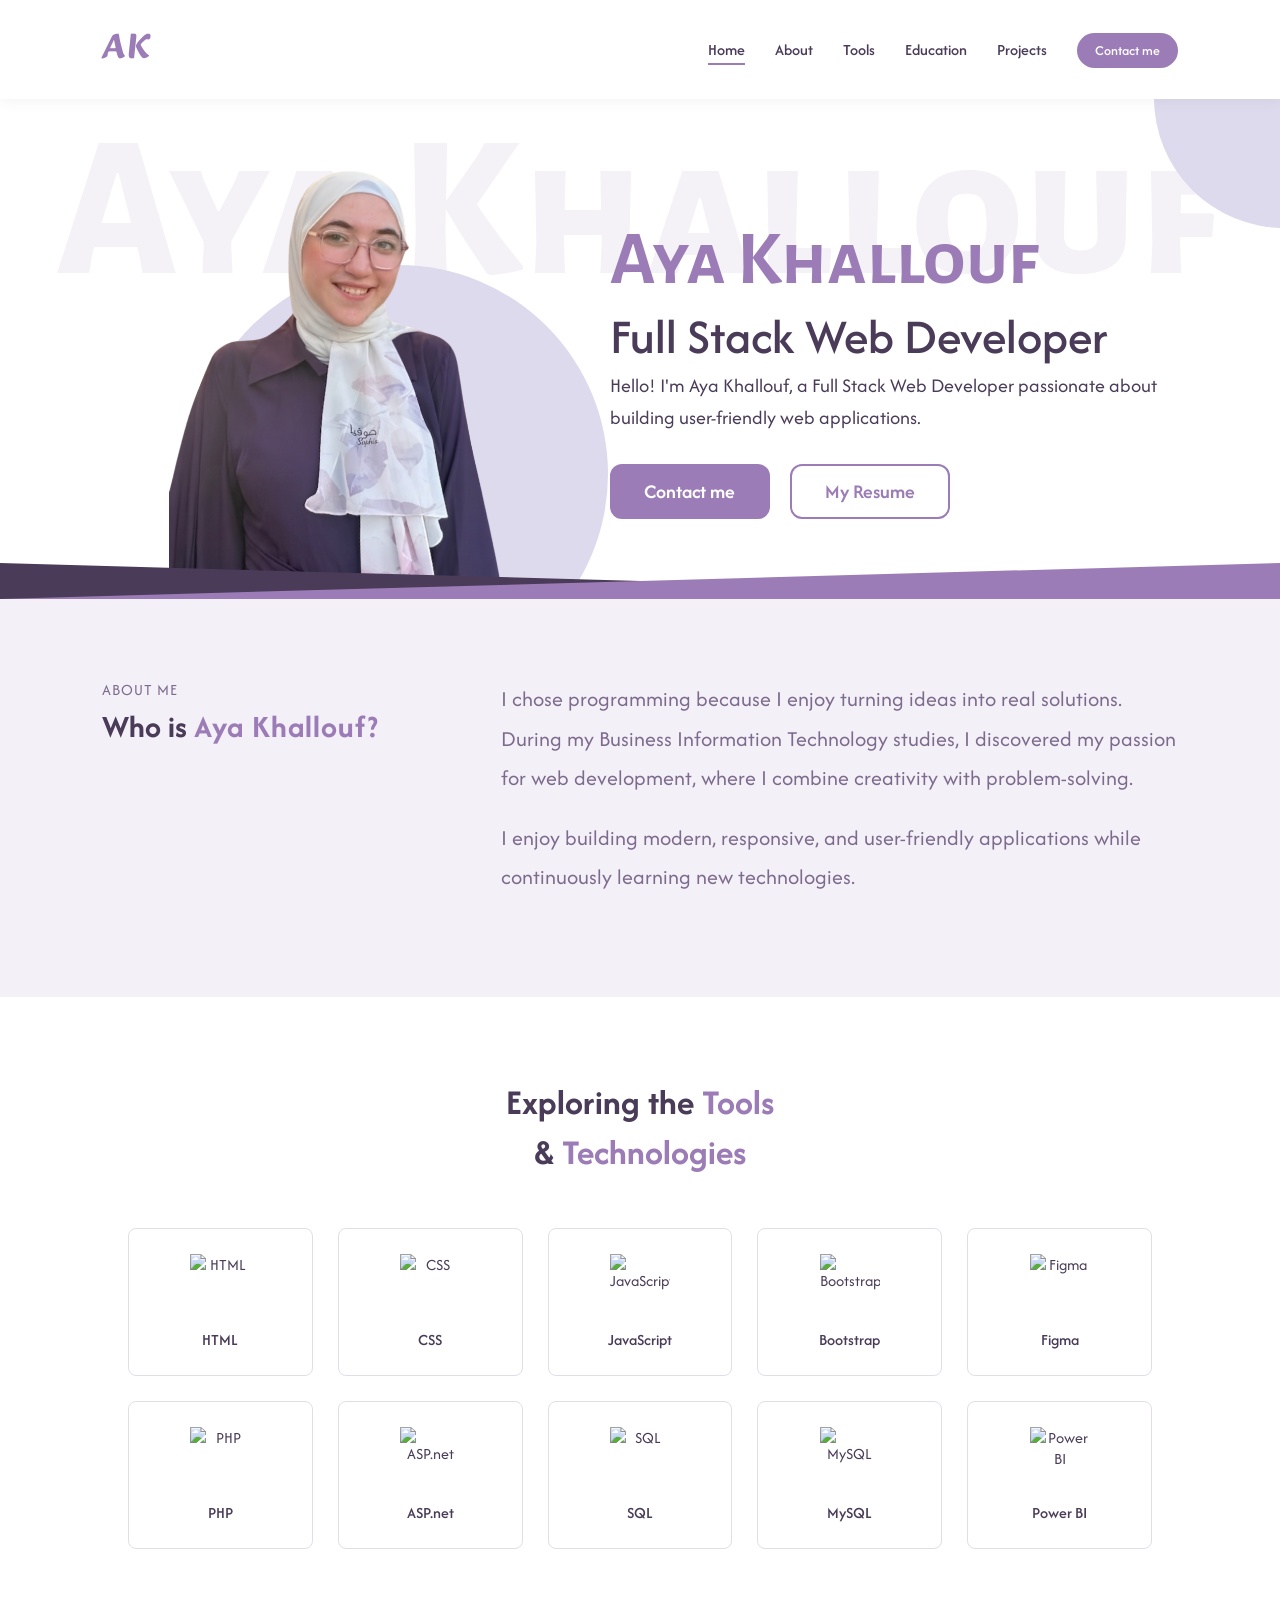
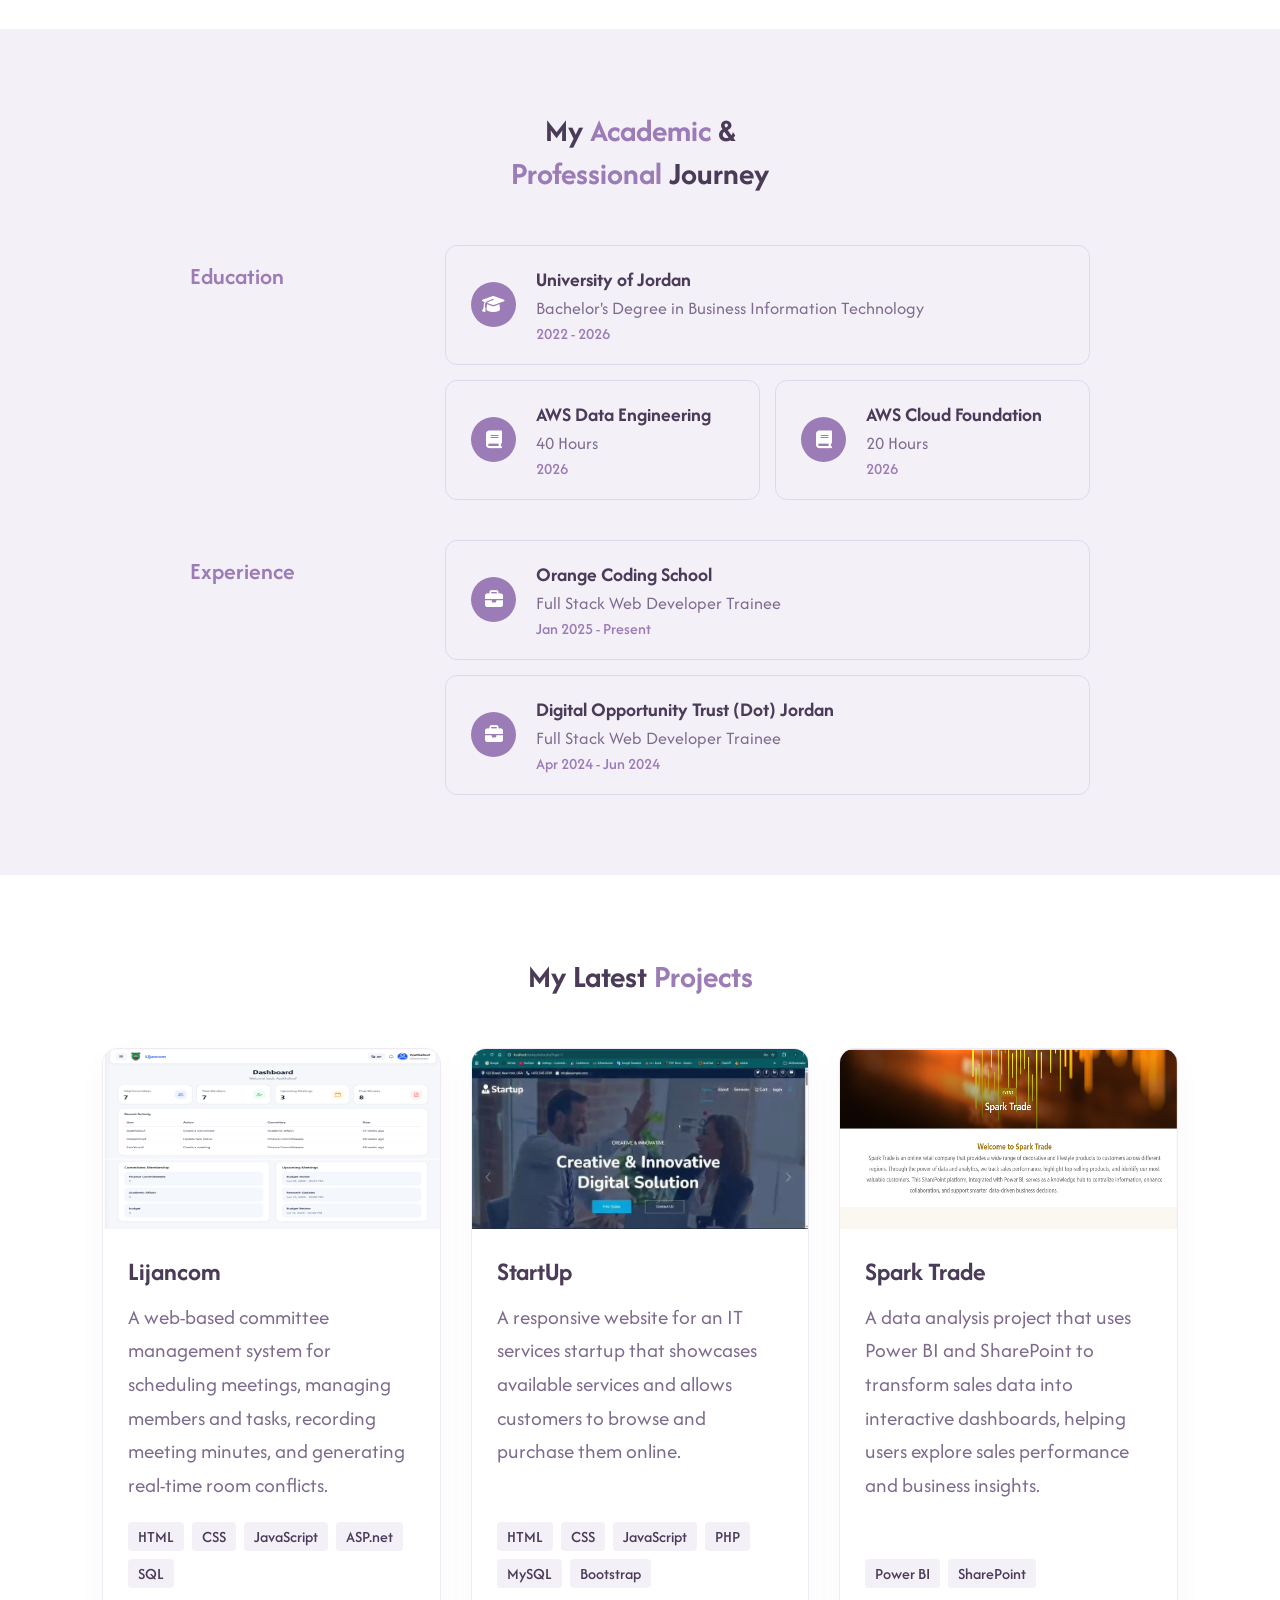
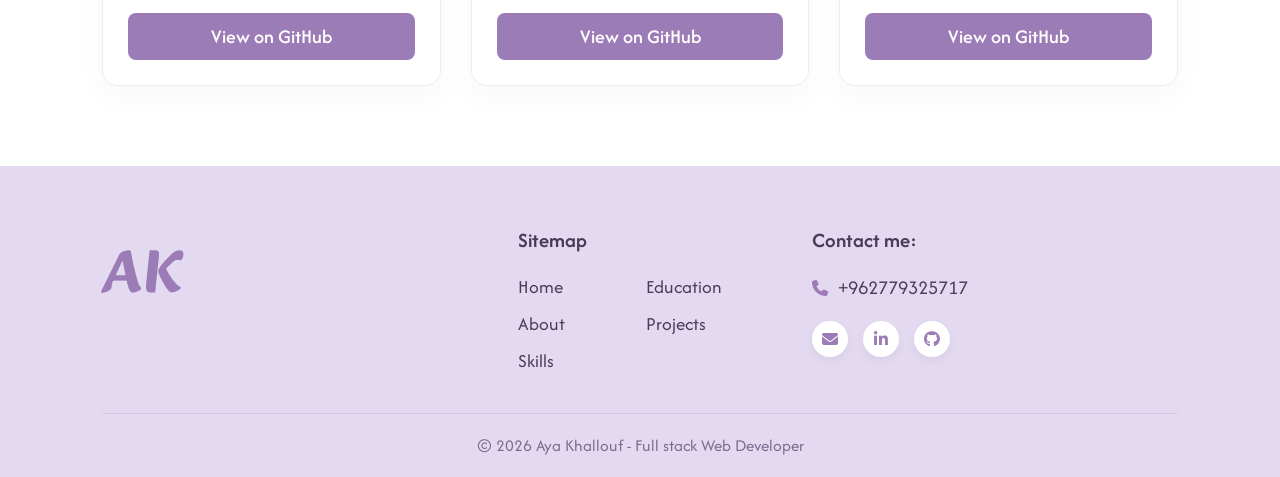
==== Portfolio.html @ 83b63040 "'portfolio'" ====
<!DOCTYPE html>
<html lang="en">
<head>
    <meta charset="UTF-8">
    <meta name="viewport" content="width=device-width, initial-scale=1.0">
    <title>Aya Khallouf - Portfolio</title>
    <link rel="stylesheet" href="Portfolio.css">
    <link rel="stylesheet" href="https://cdnjs.cloudflare.com/ajax/libs/font-awesome/6.4.0/css/all.min.css">
    <link rel="preconnect" href="https://fonts.googleapis.com">
    <link rel="preconnect" href="https://fonts.gstatic.com" crossorigin>
    <link href="https://fonts.googleapis.com/css2?family=Afacad+Flux:wght@100..1000&display=swap" rel="stylesheet">
    <link href="https://fonts.googleapis.com/css2?family=Alkatra:wght@400..700&display=swap" rel="stylesheet">
   <link rel="preconnect" href="https://fonts.googleapis.com">
<link rel="preconnect" href="https://fonts.gstatic.com" crossorigin>
<link href="https://fonts.googleapis.com/css2?family=Alegreya+Sans+SC:ital,wght@0,100;0,300;0,400;0,500;0,700;0,800;0,900;1,100;1,300;1,400;1,500;1,700;1,800;1,900&display=swap" rel="stylesheet">
    
</head>
<body>

    <header>
        <a href="#" class="logo">AK</a>
        <nav>
            <ul>
                <li><a href="#home" class="active navlink">Home</a></li>
                <li><a href="#about" class="navlink">About</a></li>
                <li><a href="#skills" class="navlink">Tools</a></li>
                <li><a href="#journey" class="navlink">Education</a></li>
                <li><a href="#projects" class="navlink">Projects</a></li>
                <li><a href="#contact" class="btn-contact-nav">Contact me</a></li>
            </ul>
        </nav>
    </header>

    <section class="hero-grid" id="home">
        <div class="hero-bg-text">Aya Khallouf</div>
        <div class="hero-image-side">
            <div class="blog-bg"></div>
            <img src="Images/Profile pic.png" alt="Aya Khallouf" class="profile-avatar">
        </div>

        <div class="hero-text-side">
            <h1 class="hero-title alegreya-sans-sc-thin">Aya Khallouf</h1>
            <h2 class="hero-subtitle">Full Stack Web Developer</h2>
        

            <div class="hero-desc">
                <p>Hello! I'm Aya Khallouf, a Full Stack Web Developer passionate about building user-friendly web applications.</p>
            </div>
        
            <div class="hero-buttons">
                <a href="#contact" class="btn-primary">Contact me</a>
                <a href="https://drive.google.com/file/d/1EE1RoftklkuOEk3X6Xz8O92k4MbgGC6L/view?usp=sharing" target="_blank" class="btn-secondary">My Resume</a>
            </div>
        </div>

        <div class="hero-curves-wrapper">
            <div class="curve-back"></div>  
            <div class="curve-front"></div> 
        </div>

        <div class="side-circle circle-left"></div>
        <div class="side-circle circle-right"></div>
        <!-- <div class="side-circle circle-left-outline"></div> -->
        <!-- <div class="side-circle circle-right-outline"></div> -->



    </section>

    <section class="about section-bg" id="about">
        <div class="about-title-block">
            <span>About me</span>
            <h2>Who is <span>Aya Khallouf?</span></h2>
        </div>
        <div class="about-content-block">
            <p>I chose programming because I enjoy turning ideas into real solutions. During my Business Information Technology studies, I discovered my passion for web development, where I combine creativity with problem-solving.</p>
            <p>I enjoy building modern, responsive, and user-friendly applications while continuously learning new technologies.</p>
        </div>
    </section>

    <section class="skills-section" id="skills">
        <h2 class="skills-main-title">Exploring the <span class="highlight-purple">Tools</span> <br> & <span class="highlight-purple">Technologies</span></h2>

        <div class="skills-grid">
            
            <div class="skill-card">
                <img src="https://cdn.jsdelivr.net/gh/devicons/devicon/icons/html5/html5-original.svg" alt="HTML" class="skill-icon">
                <p class="skill-name">HTML</p>
            </div>

            <div class="skill-card">
                <img src="https://cdn.jsdelivr.net/gh/devicons/devicon/icons/css3/css3-original.svg" alt="CSS" class="skill-icon">
                <p class="skill-name">CSS</p>
            </div>

            <div class="skill-card">
                <img src="https://cdn.jsdelivr.net/gh/devicons/devicon/icons/javascript/javascript-original.svg" alt="JavaScript" class="skill-icon">
                <p class="skill-name">JavaScript</p>
            </div>

            <div class="skill-card">
                <img src="https://cdn.jsdelivr.net/gh/devicons/devicon/icons/bootstrap/bootstrap-original.svg" alt="Bootstrap" class="skill-icon">
                <p class="skill-name">Bootstrap</p>
            </div>

            <div class="skill-card">
                <img src="https://cdn.jsdelivr.net/gh/devicons/devicon/icons/figma/figma-original.svg" alt="Figma" class="skill-icon">
                <p class="skill-name">Figma</p>
            </div>

            <div class="skill-card">
                <img src="https://cdn.jsdelivr.net/gh/devicons/devicon/icons/php/php-original.svg" alt="PHP" class="skill-icon">
                <p class="skill-name">PHP</p>
            </div>

            <div class="skill-card">
                <img src="https://cdn.jsdelivr.net/gh/devicons/devicon/icons/dot-net/dot-net-original.svg" alt="ASP.net" class="skill-icon">
                <p class="skill-name">ASP.net</p>
            </div>

            <div class="skill-card">
                <img src="https://cdn.jsdelivr.net/gh/devicons/devicon/icons/microsoftsqlserver/microsoftsqlserver-original-wordmark.svg" alt="SQL" class="skill-icon">
                <p class="skill-name">SQL</p>
            </div>

            <div class="skill-card">
                <img src="https://cdn.jsdelivr.net/gh/devicons/devicon/icons/mysql/mysql-original.svg" alt="MySQL" class="skill-icon">
                <p class="skill-name">MySQL</p>
            </div>

            <div class="skill-card">
                <img src="https://upload.wikimedia.org/wikipedia/commons/c/cf/New_Power_BI_Logo.svg" alt="Power BI" class="skill-icon">
                <p class="skill-name">Power BI</p>
            </div>

        </div>
    </section>

    <section class="journey section-bg" id="journey">
        <div class="section-header">
            <h2>My <span>Academic</span> &<br><span>Professional</span> Journey</h2>
        </div>

        <div class="journey-container">
            <div class="journey-row">
                <div class="journey-label">Education</div>
                <div class="journey-cards">
                    <div class="journey-item-card">
                        <div class="journey-icon"><i class="fa-solid fa-graduation-cap"></i></div>
                        <div class="journey-details">
                            <h4>University of Jordan</h4>
                            <p>Bachelor's Degree in Business Information Technology</p>
                            <span>2022 - 2026</span>
                        </div>
                    </div>
                    <div class="sub-cards-grid">
                        <div class="journey-item-card">
                            <div class="journey-icon"><i class="fa-solid fa-book"></i></div>
                            <div class="journey-details">
                                <h4>AWS Data Engineering</h4>
                                <p>40 Hours</p>
                                <span>2026</span>
                            </div>
                        </div>
                        <div class="journey-item-card">
                            <div class="journey-icon"><i class="fa-solid fa-book"></i></div>
                            <div class="journey-details">
                                <h4>AWS Cloud Foundation</h4>
                                <p>20 Hours</p>
                                <span>2026</span>
                            </div>
                        </div>
                    </div>
                </div>
            </div>

            <div class="journey-row">
                <div class="journey-label">Experience</div>
                <div class="journey-cards">
                    <div class="journey-item-card">
                        <div class="journey-icon"><i class="fa-solid fa-briefcase"></i></div>
                        <div class="journey-details">
                            <h4>Orange Coding School</h4>
                            <p>Full Stack Web Developer Trainee</p>
                            <span>Jan 2025 - Present</span>
                        </div>
                    </div>
                    <div class="journey-item-card">
                        <div class="journey-icon"><i class="fa-solid fa-briefcase"></i></div>
                        <div class="journey-details">
                            <h4>Digital Opportunity Trust (Dot) Jordan</h4>
                            <p>Full Stack Web Developer Trainee</p>
                            <span>Apr 2024 - Jun 2024</span>
                        </div>
                    </div>
                </div>
            </div>
        </div>
    </section>

    <section class="projects" id="projects">
        <div class="section-header">
            <h2>My Latest <span>Projects</span></h2>
        </div>
        <div class="projects-grid">
            <div class="project-card">
                <img class="project-img-placeholder" src="Images/Lijancom.png">
                    
                <div class="project-info">
                    <h3>Lijancom</h3>
                    <p>A web-based committee management system for scheduling meetings, managing members and tasks, recording meeting minutes, and generating real-time room conflicts.</p>
                    <div class="project-tags">
                        <span class="tag">HTML</span>
                        <span class="tag">CSS</span>
                        <span class="tag">JavaScript</span>
                        <span class="tag">ASP.net</span>
                        <span class="tag">SQL</span>
                    </div>
                    <a href="#" class="btn-project">View on GitHub</a>
                </div>
            </div>

            <!-- Project 2 -->
            <div class="project-card">
                <img class="project-img-placeholder" src="Images/Startup.jpg">

                <div class="project-info">
                    <h3>StartUp</h3>
                    <p>A responsive website for an IT services startup that showcases available services and allows customers to browse and purchase them online.</p>
                    <div class="project-tags">
                        <span class="tag">HTML</span>
                        <span class="tag">CSS</span>
                        <span class="tag">JavaScript</span>
                        <span class="tag">PHP</span>
                        <span class="tag">MySQL</span>
                        <span class="tag">Bootstrap</span>
                    </div>
                    <a href="#" class="btn-project">View on GitHub</a>
                </div>
            </div>

            <!-- Project 3 -->
            <div class="project-card">
                <img class="project-img-placeholder" src="Images/SparkTrade.png">
                <div class="project-info">
                    <h3>Spark Trade</h3>
                    <p>A data analysis project that uses Power BI and SharePoint to transform sales data into interactive dashboards, helping users explore sales performance and business insights.</p>
                    <div class="project-tags">
                        <span class="tag">Power BI</span>
                        <span class="tag">SharePoint</span>
                    </div>
                    <a href="#" class="btn-project">View on GitHub</a>
                </div>
            </div>
        </div>
    </section>

    <!-- Footer -->
    <footer id="contact">
        <div class="footer-top">
            <div class="footer-logo-block">
                <a href="#" class="logo">AK</a>
            </div>
            <div class="footer-links-block">
                <h4>Sitemap</h4>
                <div class="footer-links-grid">
                    <a href="#home">Home</a>
                    <a href="#journey">Education</a>
                    <a href="#about">About</a>
                    <a href="#projects">Projects</a>
                    <a href="#skills">Skills</a>
                </div>
            </div>
            <div class="footer-contact-block">
                <h4>Contact me:</h4>
                <div class="footer-contact-info">
                    <div class="contact-item">
                        <i class="fa-solid fa-phone"></i>
                        <span>+962779325717</span>
                    </div>
                    <div class="footer-socials">
                        <a href="mailto:ayakhallof@gmail.com" class="social-icon" target="_blank"><i class="fa-solid fa-envelope"></i></a>
                        <a href="https://www.linkedin.com/in/aya-khallouf-753ba1329?utm_source=share_via&utm_content=profile&utm_medium=member_android" target="_blank" class="social-icon"><i class="fa-brands fa-linkedin-in"></i></a>
                        <a href="https://github.com/ayaakh2" target="_blank" class="social-icon"><i class="fa-brands fa-github"></i></a>
                    </div>
                </div>
            </div>
        </div>
        <div class="footer-bottom">
            <p>&copy; 2026 Aya Khallouf - Full stack Web Developer</p>
        </div>
    </footer>

    
</body>
</html>
---- Portfolio.css ----
:root {
            --primary: #9c7cb6;
            --primary-dark: #82629d;
            --primary-light: #f4f0f8;
            --light:#DDDAED;
            --text-dark: #4a3b58;
            --text-muted: #7d6b8d;
            --bg-white: #ffffff;
            --transition: all 0.3s ease;
        }

        * {
            margin: 0;
            padding: 0;
            box-sizing: border-box;
            font-family:'Afacad Flux';
            scroll-behavior: smooth;
        }

        body {
            background-color: var(--bg-white);
            color: var(--text-dark);
            overflow-x: hidden;
        }

        /* Animations */
        @keyframes fadeInDown {
            from { opacity: 0; transform: translateY(-20px); }
            to { opacity: 1; transform: translateY(0); }
        }

        @keyframes fadeInUp {
            from { opacity: 0; transform: translateY(30px); }
            to { opacity: 1; transform: translateY(0); }
        }

        @keyframes fadeInLeft {
            from { opacity: 0; transform: translateX(-30px); }
            to { opacity: 1; transform: translateX(0); }
        }

        @keyframes fadeInRight {
            from { opacity: 0; transform: translateX(30px); }
            to { opacity: 1; transform: translateX(0); }
        }

        @keyframes pulse {
            0% { transform: scale(1); }
            50% { transform: scale(1.03); }
            100% { transform: scale(1); }
        }

        header {
            display: flex;
            justify-content: space-between;
            align-items: center;
            padding: 20px 8%;
            background-color: var(--bg-white);
            position: sticky;
            top: 0;
            z-index: 100;
            box-shadow: 0 2px 15px rgba(0,0,0,0.05);
            animation: fadeInDown 0.8s ease forwards;
        }

        .logo {
            font-size: 35px;
            font-weight: bold;
            color: var(--primary);
            text-decoration: none;
            letter-spacing: 1px;
            /* font-family: 'Abril Fatface'; */
            font-family: 'Alkatra';

        }

        nav ul {
            display: flex;
            list-style: none;
            align-items: center;
            gap: 30px;
        }

        nav ul li a{
            text-decoration: none;
            color: var(--text-dark);
            font-weight: 500;
            transition: var(--transition);
            position: relative;
        }

        .navlink::after {
            content: '';
            position: absolute;
            width: 0;
            height: 2px;
            bottom: -5px;
            left: 0;
            background-color: var(--primary);
            transition: var(--transition);
        }

        .navlink:hover::after, nav ul li a.active::after {
            width: 100%;
        }

        .navlink:hover {
            color: var(--primary);
        }

        .btn-contact-nav {
            background-color: var(--primary);
            color: white !important;
            padding: 8px 18px;
            border-radius: 20px;
            font-size: 14px;
        }

        .btn-contact-nav:hover {
            background-color: var(--primary-dark);
            transform: translateY(-2px);
            /* box-shadow: 0 4px 10px rgba(156, 124, 182, 0.3); */
        }

        /* Hero Section */
        .hero-grid {
            display: grid;
            grid-template-columns: 1fr 1.3fr; 
            align-items: flex-end;
            justify-content: center;
            padding: 60px 8% 0px 8%;
            position: relative; 
            overflow: hidden;
        }
        .hero-image-side {
            position: relative;
            height: 440px;
            display: flex;
            justify-content: center;
            align-items: flex-end;
            z-index: 2;
        }
        .side-circle {
            position: absolute;
            background-color: var(--light);
            border-radius: 50%;
            z-index: 0;
            pointer-events: none;
        }

        .circle-left {
            width: 418px;
            height: 418px;
            top: 75%;
            left: 190px;
            transform: translateY(-50%);
        }
        .circle-left-outline{
            top: -180px;
            left: -120px; 
            border: 3px solid var(--primary);
            background-color: transparent;
        }

        .circle-right {
            width: 260px;
            height: 260px;
            top: -131px;
            right: -134px;
        }
        .circle-right-outline{
            top: 43%;
            right: -210px;
            transform: translateY(-50%);
            border: 3px solid var(--primary);
            background-color: transparent;
        }

        @media (max-width: 992px) {
    .hero-grid {
        grid-template-columns: 1fr;
        text-align: center;
        padding-top: 40px;
    }
    .hero-text-side {
        align-items: center;
        padding-left: 0;
        padding-bottom: 60px;
    }
    .hero-buttons-row {
        justify-content: center;
    }
    .hero-title { font-size: 52px; }
    .hero-subtitle { font-size: 28px; }
}

        .hero-curves-wrapper {
            position: absolute;
            bottom: 0px;
            left: 0;
            width: 100%;
            height: 40px;
            z-index: 3; 
            box-shadow: 0 15px 10px rgba(0,0,0,0.1);

        }

        .curve-back {
            position: absolute;
            bottom: 0;
            left: 0;
            width: 100%;
            height: 100%;
            background-color: var(--text-dark); 
            clip-path: polygon(0 10%, 100% 100%, 100% 100%, 0 100%);
            z-index: 1;

        }

        .curve-front {
            position: absolute;
            bottom: 0;
            left: 0;
            width: 100%;
            height: 100%; 
            background-color: var(--primary); 
            clip-path: polygon(100% 10%, 100% 100%, 100% 100%, 0 100%);
            z-index: 2; 
        }

        .hero-header {
            grid-column: 1 / span 3;
            text-align: center;
            /* margin-bottom: 20px; */
        }

        .hero-title {
            font-size: 76px;
            color: var(--primary);
            font-family: 'Alegreya Sans SC';
            margin-bottom: 0 0 5px 0;
            line-height: 1.1;
            
        }
        .hero-bg-text {
            position: absolute;
            top: -6px;            
            left: 50%;
            transform: translateX(-50%); 
            
            font-size: 200px;    
            font-weight: 800;    
            font-family: 'Alegreya Sans SC'; 
            color: var(--primary); 
            
            opacity: 0.1;      
            white-space: nowrap; 
            letter-spacing: 2px; 
            
            pointer-events: none; 
            z-index: 0;         
        }

        .hero-subtitle {
            font-size: 50px;
            color:var(--text-dark);
            /* margin-left: 500px;  */
            /* margin-top: -20px; */
            font-weight: 500;
        }
        .hero-desc {
            color: var(--text-dark);
            font-size: 20px;
            line-height: 1.6;
            max-width: 580px;
            margin-bottom: 30px;
        }
        .hero-buttons {
            display: flex;
            gap: 20px;
        }

        .hero-left-text {
            grid-column: 1;
            color: var(--text-dark);
            font-size: 28px;
            line-height: 1.6;
            padding-right: 20px;
            justify-content: start;
            align-self: flex-start;
            padding-top: 50px;
        }
        .text2{
            grid-column: 1;
            color: var(--text-dark);
            font-size: 23px;
            line-height: 1.6;
            padding-right: 20px;
            justify-content: start;
            align-self: flex-start;
            padding-top: 50px;
        }
        .hero-left-text i {
            color: var(--primary);
            font-size: 36px;
            display: block;
            margin-bottom: 10px;
            z-index: 2;
        }

        .hero-center-image {
            grid-column: 2;
            display: flex;
            justify-content: center;
            /* align-items: flex-end; */
            position: relative;
            height: 420px;
            z-index: 2;
            
            /* margin-bottom: 30px;  */
        }

        .blob-bg {
            position:absolute;
            width: 470px;
            height: 470px;

            background-color: var(--light);
            border-radius: 50%;

            bottom: -90px; 
            left: 45%;
            transform: translateX(-50%); 
            z-index: 1;
            /* box-shadow: 0 15px 40px rgba(0,0,0,.15); */
        
        }

        .profile-avatar {
            width: auto;
            height: 100%;
            position: relative;
            z-index: 2;
            /* bottom: -10px; */
            
        }
        .hero-text-side {
            display: flex;
            flex-direction: column;
            justify-content: center;
            align-items: flex-start;
            padding-bottom: 80px; 
            padding-left: 40px;
            z-index: 2;
        }

        .hero-right-buttons {
            grid-column: 3;
            display: flex;
            flex-direction: column;
            gap: 15px;
            padding-left: 160px;
            align-items: flex-start; 
            padding-top: 90px;
        }
        

        .btn-primary, .btn-secondary {
            width: 160px;
            padding: 12px;
            border-radius: 12px;
            text-align: center;
            text-decoration: none;
            font-weight: 600;
            transition: all 0.3s ease;
            font-size: 1.25rem;
        }

        .btn-primary {
            background-color: var(--primary);
            color: white;
            border: 2px solid var(--primary);
        }

        .btn-secondary {
            background-color: transparent;
            color: #9c7cb6;
            border: 2px solid var(--primary);
        }

        /* تأثيرات الـ Hover */
        .btn-primary:hover {
            background-color: var(--primary-dark);
            transform: translateY(-3px);
        }
        .btn-secondary:hover {
            background-color: var(--primary-light);
            transform: translateY(-3px);
        }

        @media (max-width: 992px) {
            .hero-grid {
                grid-template-columns: 1fr; 
                text-align: center;
            }
            .hero-header, .hero-left-text, .hero-center-image, .hero-right-buttons {
                grid-column: 1; 
            }
            .hero-subtitle {
                margin-left: 0;
            }
            .hero-right-buttons {
                align-items: center;
                margin-top: 20px;
            }
        }
        section {
            padding: 80px 8%;
        }

        .section-bg {
            background-color: var(--primary-light);
            z-index: 3;

        }

        /* About Section */
        .about {
            display: flex;
            gap: 60px;
            align-items: flex-start;
        }

        .about-title-block {
            flex: 1;
        }

        .about-title-block span {
            color: var(--text-muted);
            font-size: 16px;
            text-transform: uppercase;
            letter-spacing: 1px;
            display: block;
            margin-bottom: 5px;
        }

        .about-title-block h2 {
            font-size: 32px;
            color: var(--text-dark);
        }

        .about-title-block h2 span {
            display: inline;
            color: var(--primary);
            font-size: 32px;
            text-transform: none;
            font-weight: 700;
        }

        .about-content-block {
            flex: 2;
        }

        .about-content-block p {
            color: var(--text-muted);
            font-size: 22px;
            line-height: 1.8;
            margin-bottom: 20px;
        }

        /* Skills Section */
        .section-header {
            text-align: center;
            margin-bottom: 50px;
        }

        .section-header h2 {
            font-size: 32px;
            color: var(--text-dark);
        }

        .section-header h2 span {
            color: var(--primary);
        }

        .skills-section {
            background-color: #ffffff; 
            padding: 80px 10%;
            text-align: center;
        }

        .skills-main-title {
            font-size: 36px;
            color: var(--text-dark);
            /* font-family: 'Segoe UI', sans-serif; */
            line-height: 1.4;
            margin-bottom: 50px;
            font-weight: 700;
        }

        .highlight-purple {
            color: var(--primary); 
        }

        .skills-grid {
            display: grid;
            grid-template-columns: repeat(5, 1fr); 
            gap: 25px; 
            max-width: 1100px;
            margin: 0 auto; 
        }

        .skill-card {
            background-color: #ffffff;
            border: 1px solid #e2dee8; 
            border-radius: 8px; 
            padding: 25px 15px;
            display: flex;
            flex-direction: column;
            align-items: center;
            justify-content: center;
            gap: 15px;
            transition: all 0.3s ease;
        }

        .skill-icon {
            width: 60px; 
            height: 60px;
            object-fit: contain;
        }

        .skill-name {
            font-size: 16px;
            color: var(--text-dark);
            font-weight: 500;
            margin: 0;
            /* font-family: 'Segoe UI', sans-serif; */
        }

        /* تأثير تفاعلي لطيف جداً عند تمرير الماوس فوق الكرت */
        .skill-card:hover {
            transform: translateY(-5px); 
            box-shadow: 0 10px 20px rgba(156, 124, 182, 0.15); 
            border-color: var(--primary); 
            /* border: 2px solid var(--primary); */
        }

        @media (max-width: 992px) {
            .skills-grid {
                grid-template-columns: repeat(3, 1fr); 
            }
        }

        @media (max-width: 576px) {
            .skills-grid {
                grid-template-columns: repeat(2, 1fr); 
                gap: 15px;
            }
            .skills-main-title {
                font-size: 28px;
            }
        }

        /* Journey Section */
        .journey-container {
            display: flex;
            flex-direction: column;
            gap: 40px;
            max-width: 900px;
            margin: 0 auto;
        }

        .journey-row {
            display: flex;
            gap: 40px;
        }

        .journey-label {
            flex: 1;
            font-size: 24px;
            color: var(--primary);
            font-weight: 600;
            padding-top: 15px;
        }

        .journey-cards {
            flex: 3;
            display: flex;
            flex-direction: column;
            gap: 15px;
        }

        .journey-item-card {
            background-color: var(--primary-light);
            padding: 20px 25px;
            border-radius: 12px;
            border: 1px solid var(--light);
            display: flex;
            align-items: center;
            gap: 20px;
            transition: var(--transition);
        }

        .journey-item-card:hover {
            transform: scale(1.02);
            background-color: #eee7f5;
            box-shadow: 0 5px 15px rgba(0,0,0,0.02);
        }

        .journey-icon {
            width: 45px;
            height: 45px;
            border-radius: 50%;
            background-color: var(--primary);
            color: white;
            display: flex;
            justify-content: center;
            align-items: center;
            font-size: 18px;
        }

        .journey-details h4 {
            font-size: 20px;
            color: var(--text-dark);
            margin-bottom: 3px;
        }

        .journey-details p {
            font-size: 18px;
            color: var(--text-muted);
            margin-bottom: 3px;
        }

        .journey-details span {
            font-size: 16px;
            color: var(--primary);
            font-weight: 500;
        }

        .sub-cards-grid {
            display: grid;
            grid-template-columns: 1fr 1fr;
            gap: 15px;
        }

        /* Projects Section */
        .projects-grid {
            display: grid;
            grid-template-columns: repeat(3, 1fr);
            gap: 30px;
        }

        .project-card {
            background-color: var(--bg-white);
            border-radius: 15px;
            overflow: hidden;
            box-shadow: 0 10px 30px rgba(0,0,0,0.03);
            transition: var(--transition);
            display: flex;
            flex-direction: column;
            border: 1px solid #f0eaf5;
        }

        .project-card:hover {
            transform: translateY(-10px);
            box-shadow: 0 20px 40px rgba(156, 124, 182, 0.2);
        }

        .project-img-placeholder {
            width: 100%;
            height: 180px;
            background: linear-gradient(135deg, #eae3f0, #d6c7e1);
            display: flex;
            justify-content: center;
            align-items: center;
            color: var(--text-dark);
            font-weight: 600;
            font-size: 16px;
            position: relative;
            overflow: hidden;
        }

        .project-img-placeholder::after {
            content: '';
            position: absolute;
            top: 0;
            left: -100%;
            width: 100%;
            height: 100%;
            background: linear-gradient(90deg, transparent, rgba(255,255,255,0.3), transparent);
            transition: 0.5s;
        }

        .project-card:hover .project-img-placeholder::after {
            left: 100%;
        }

        .project-info {
            padding: 25px;
            display: flex;
            flex-direction: column;
            flex-grow: 1;
        }

        .project-info h3 {
            font-size: 26px;
            color: var(--text-dark);
            margin-bottom: 12px;
        }

        .project-info p {
            font-size: 21px;
            color: var(--text-muted);
            line-height: 1.6;
            margin-bottom: 20px;
            flex-grow: 1;
        }

        .project-tags {
            display: flex;
            flex-wrap: wrap;
            gap: 8px;
            margin-bottom: 25px;
        }

        .tag {
            background-color: var(--primary-light);
            color: var(--text-dark);
            font-size: 16px;
            padding: 4px 10px;
            border-radius: 4px;
            font-weight: 500;
        }

        .btn-project {
            background-color: var(--primary);
            color: white;
            text-align: center;
            text-decoration: none;
            padding: 10px;
            border-radius: 8px;
            font-size: 20px;
            font-weight: 500;
            transition: var(--transition);
        }

        .btn-project:hover {
            background-color: var(--primary-dark);
            box-shadow: 0 4px 12px rgba(156, 124, 182, 0.3);
        }

        /* Footer */
        footer {
            background-color: #e3daf2;
            padding: 60px 8% 20px 8%;
        }

        .footer-top {
            display: grid;
            grid-template-columns: 1.5fr 1fr 1.5fr;
            gap: 50px;
            padding-bottom: 40px;
            border-bottom: 1px solid rgba(156, 124, 182, 0.2);
            margin-bottom: 20px;
        }

        .footer-logo-block .logo {
            font-size: 60px;
            display: block;
            margin-bottom: 10px;
        }

        .footer-links-block h4, .footer-contact-block h4 {
            font-size: 21px;
            color: var(--text-dark);
            margin-bottom: 20px;
            font-weight: 600;
        }

        .footer-links-grid {
            display: grid;
            grid-template-columns: 1fr 1fr;
            gap: 12px;
        }

        .footer-links-grid a {
            text-decoration: none;
            color: var(--text-dark);
            font-size: 19px;
            transition: var(--transition);
        }

        .footer-links-grid a:hover {
            color: var(--primary);
            padding-left: 5px;
        }

        .footer-contact-info {
            display: flex;
            flex-direction: column;
            gap: 15px;
        }

        .contact-item {
            display: flex;
            align-items: center;
            gap: 10px;
            font-size: 20px;
            color: var(--text-dark);
        }

        .contact-item i {
            color: var(--primary);
            font-size: 16px;
        }

        .footer-socials {
            display: flex;
            gap: 15px;
            margin-top: 5px;
        }

        .social-icon {
            width: 36px;
            height: 36px;
            border-radius: 50%;
            background-color: var(--bg-white);
            color: var(--primary);
            display: flex;
            justify-content: center;
            align-items: center;
            text-decoration: none;
            transition: var(--transition);
            box-shadow: 0 4px 10px rgba(0,0,0,0.05);
        }

        .social-icon:hover {
            background-color: var(--primary);
            color: white;
            transform: translateY(-3px);
        }

        .footer-bottom {
            text-align: center;
            font-size: 17px;
            color: var(--text-muted);
        }

        /* Media Queries for Responsiveness */
        @media (max-width: 992px) {
            .skills-grid, .projects-grid {
                grid-template-columns: repeat(2, 1fr);
            }
            .footer-top {
                grid-template-columns: 1fr;
                gap: 30px;
            }
            .hero {
                flex-direction: column-reverse;
                text-align: center;
                padding-top: 30px;
            }
            .hero-quote {
                border-left: none;
                border-top: 2px solid var(--primary);
                padding-left: 0;
                padding-top: 15px;
            }
            .hero-buttons {
                justify-content: center;
            }
            .about {
                flex-direction: column;
                gap: 30px;
            }
        }

        @media (max-width: 768px) {
            header {
                padding: 15px 5%;
                flex-direction: column;
                gap: 15px;
            }
            nav ul {
                gap: 15px;
                flex-wrap: wrap;
                justify-content: center;
            }
            .skills-grid, .projects-grid {
                grid-template-columns: 1fr;
            }
            .journey-row {
                flex-direction: column;
                gap: 15px;
            }
            .sub-cards-grid {
                grid-template-columns: 1fr;
            }
            .hero-title {
                font-size: 40px;
            }
            .blob-wrapper {
                width: 280px;
                height: 280px;
            }
        }
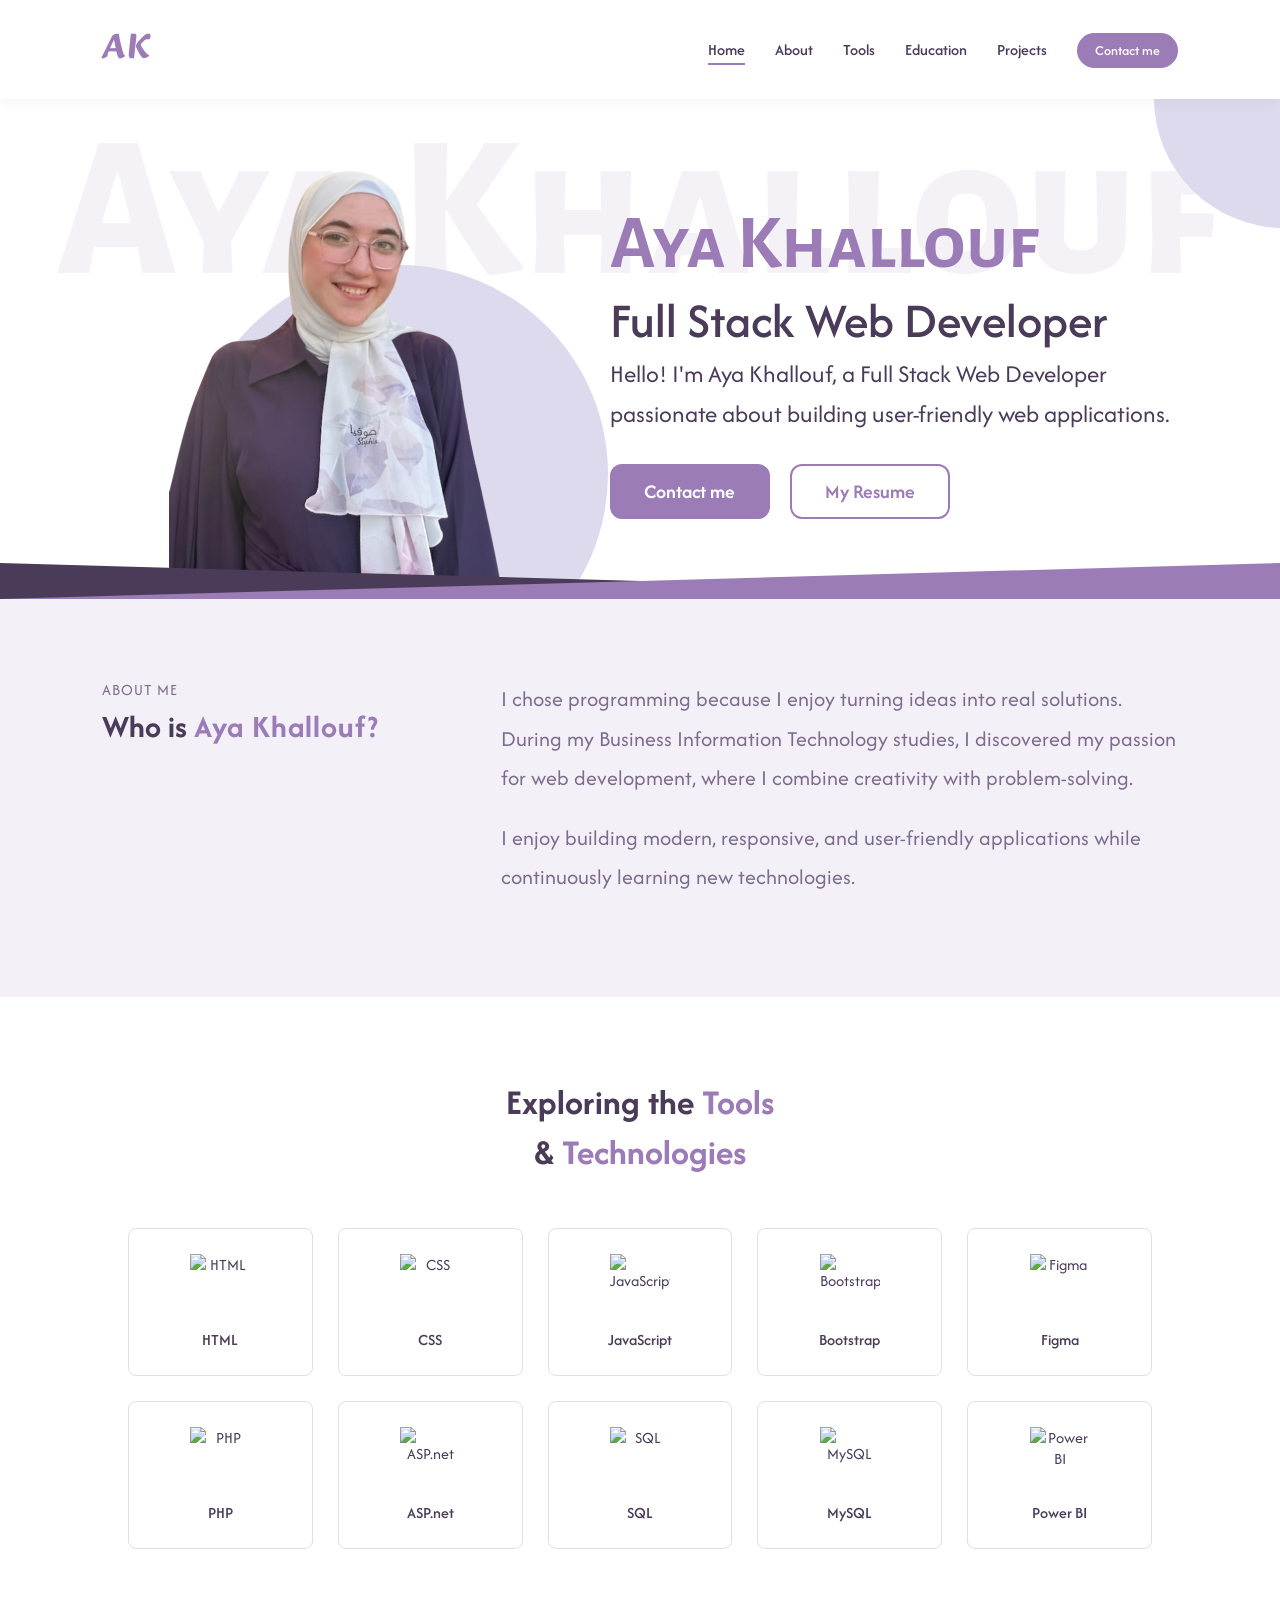
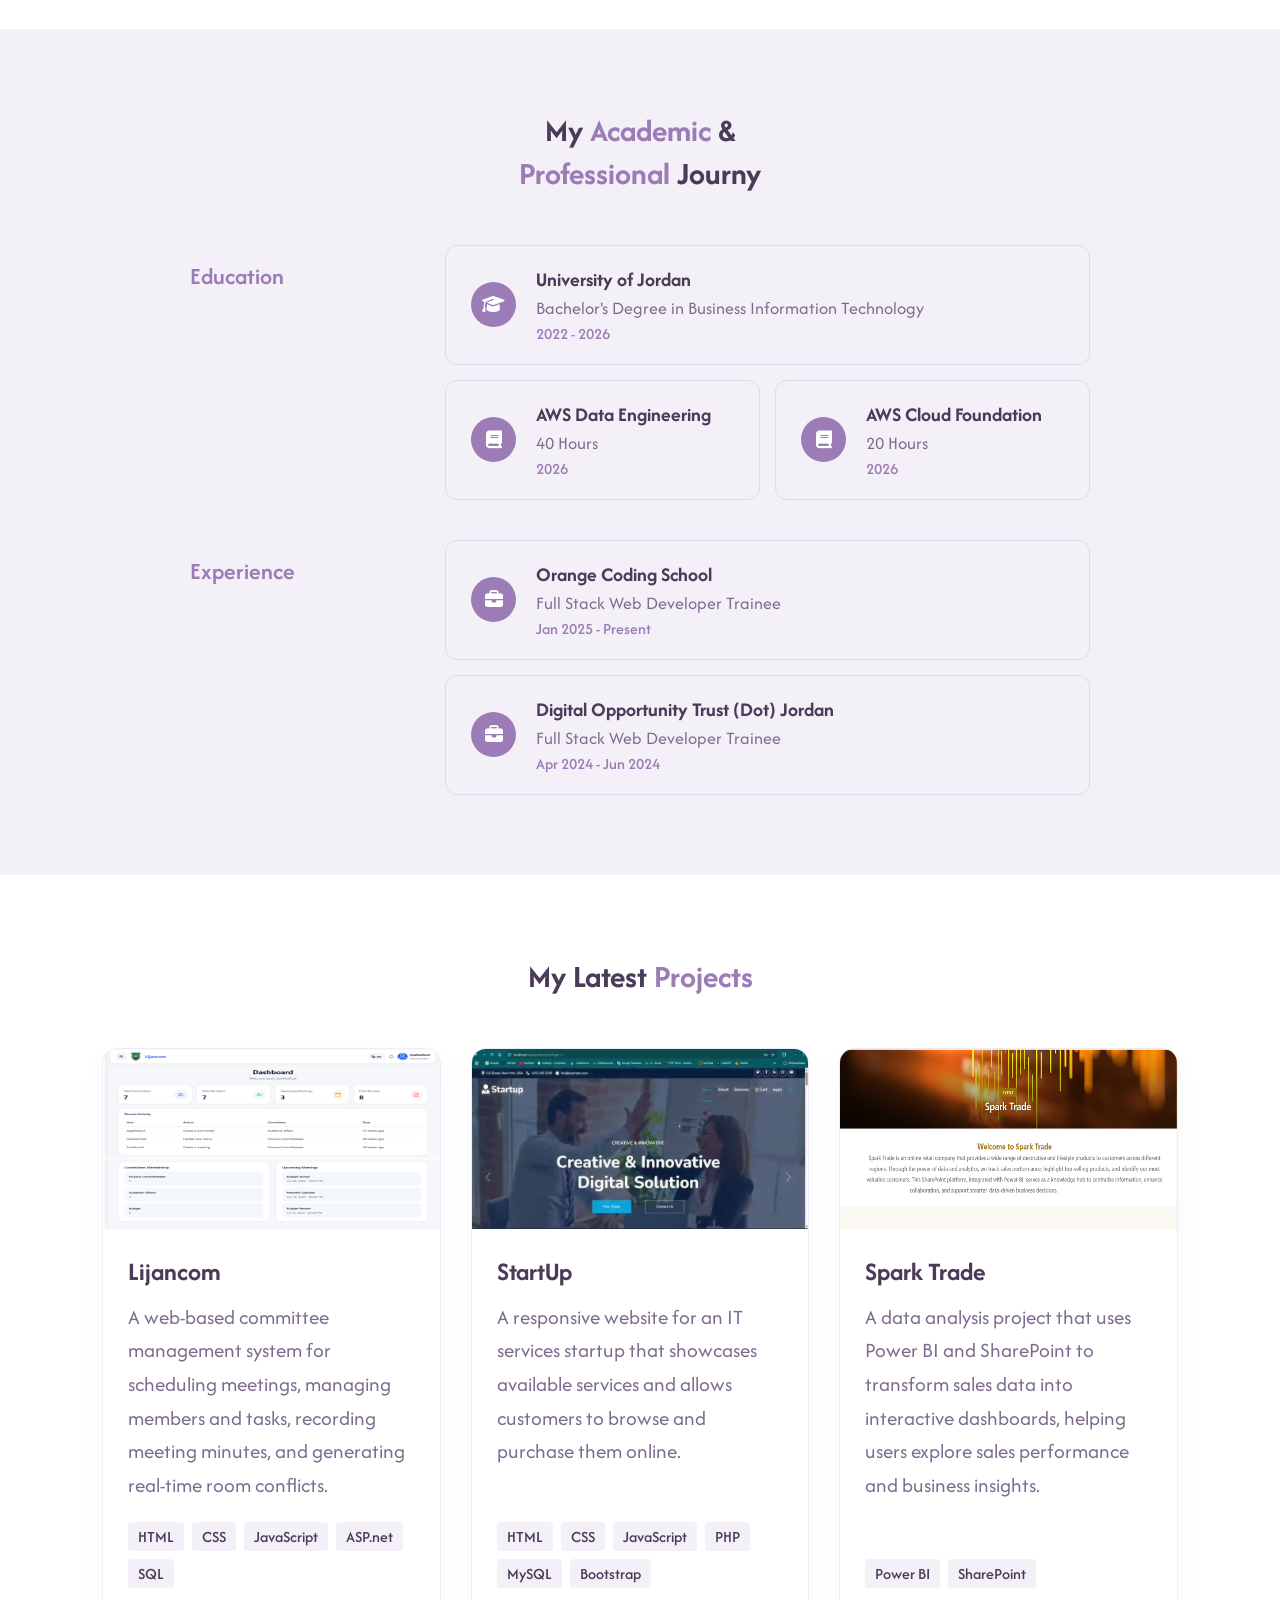
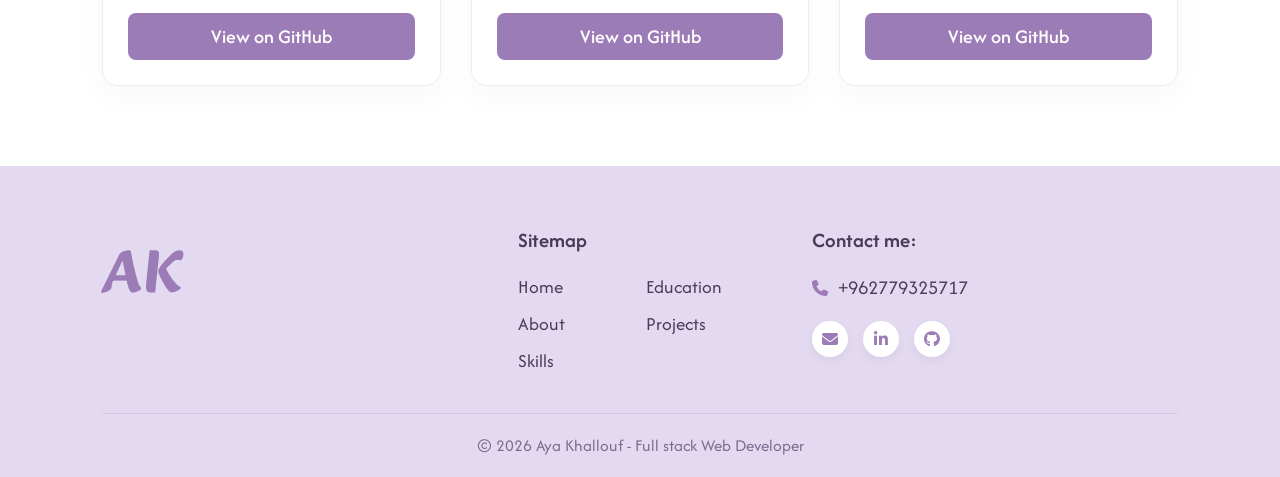
==== commit 167a2cd4: "portfolio updated" ====
--- a/Portfolio.html
+++ b/Portfolio.html
@@ -24,7 +24,7 @@
                 <li><a href="#home" class="active navlink">Home</a></li>
                 <li><a href="#about" class="navlink">About</a></li>
                 <li><a href="#skills" class="navlink">Tools</a></li>
-                <li><a href="#journey" class="navlink">Education</a></li>
+                <li><a href="#journy" class="navlink">Education</a></li>
                 <li><a href="#projects" class="navlink">Projects</a></li>
                 <li><a href="#contact" class="btn-contact-nav">Contact me</a></li>
             </ul>
@@ -136,35 +136,35 @@
         </div>
     </section>
 
-    <section class="journey section-bg" id="journey">
+    <section class="journy section-bg" id="journy">
         <div class="section-header">
-            <h2>My <span>Academic</span> &<br><span>Professional</span> Journey</h2>
-        </div>
-
-        <div class="journey-container">
-            <div class="journey-row">
-                <div class="journey-label">Education</div>
-                <div class="journey-cards">
-                    <div class="journey-item-card">
-                        <div class="journey-icon"><i class="fa-solid fa-graduation-cap"></i></div>
-                        <div class="journey-details">
+            <h2>My <span>Academic</span> &<br><span>Professional</span> Journy</h2>
+        </div>
+
+        <div class="journy-container">
+            <div class="journy-row">
+                <div class="journy-label">Education</div>
+                <div class="journy-cards">
+                    <div class="journy-item-card">
+                        <div class="journy-icon"><i class="fa-solid fa-graduation-cap"></i></div>
+                        <div class="journy-details">
                             <h4>University of Jordan</h4>
                             <p>Bachelor's Degree in Business Information Technology</p>
                             <span>2022 - 2026</span>
                         </div>
                     </div>
                     <div class="sub-cards-grid">
-                        <div class="journey-item-card">
-                            <div class="journey-icon"><i class="fa-solid fa-book"></i></div>
-                            <div class="journey-details">
+                        <div class="journy-item-card">
+                            <div class="journy-icon"><i class="fa-solid fa-book"></i></div>
+                            <div class="journy-details">
                                 <h4>AWS Data Engineering</h4>
                                 <p>40 Hours</p>
                                 <span>2026</span>
                             </div>
                         </div>
-                        <div class="journey-item-card">
-                            <div class="journey-icon"><i class="fa-solid fa-book"></i></div>
-                            <div class="journey-details">
+                        <div class="journy-item-card">
+                            <div class="journy-icon"><i class="fa-solid fa-book"></i></div>
+                            <div class="journy-details">
                                 <h4>AWS Cloud Foundation</h4>
                                 <p>20 Hours</p>
                                 <span>2026</span>
@@ -174,20 +174,20 @@
                 </div>
             </div>
 
-            <div class="journey-row">
-                <div class="journey-label">Experience</div>
-                <div class="journey-cards">
-                    <div class="journey-item-card">
-                        <div class="journey-icon"><i class="fa-solid fa-briefcase"></i></div>
-                        <div class="journey-details">
+            <div class="journy-row">
+                <div class="journy-label">Experience</div>
+                <div class="journy-cards">
+                    <div class="journy-item-card">
+                        <div class="journy-icon"><i class="fa-solid fa-briefcase"></i></div>
+                        <div class="journy-details">
                             <h4>Orange Coding School</h4>
                             <p>Full Stack Web Developer Trainee</p>
                             <span>Jan 2025 - Present</span>
                         </div>
                     </div>
-                    <div class="journey-item-card">
-                        <div class="journey-icon"><i class="fa-solid fa-briefcase"></i></div>
-                        <div class="journey-details">
+                    <div class="journy-item-card">
+                        <div class="journy-icon"><i class="fa-solid fa-briefcase"></i></div>
+                        <div class="journy-details">
                             <h4>Digital Opportunity Trust (Dot) Jordan</h4>
                             <p>Full Stack Web Developer Trainee</p>
                             <span>Apr 2024 - Jun 2024</span>
@@ -265,7 +265,7 @@
                 <h4>Sitemap</h4>
                 <div class="footer-links-grid">
                     <a href="#home">Home</a>
-                    <a href="#journey">Education</a>
+                    <a href="#journy">Education</a>
                     <a href="#about">About</a>
                     <a href="#projects">Projects</a>
                     <a href="#skills">Skills</a>
--- a/Portfolio.css
+++ b/Portfolio.css
@@ -23,7 +23,6 @@
             overflow-x: hidden;
         }
 
-        /* Animations */
         @keyframes fadeInDown {
             from { opacity: 0; transform: translateY(-20px); }
             to { opacity: 1; transform: translateY(0); }
@@ -122,7 +121,6 @@
             /* box-shadow: 0 4px 10px rgba(156, 124, 182, 0.3); */
         }
 
-        /* Hero Section */
         .hero-grid {
             display: grid;
             grid-template-columns: 1fr 1.3fr; 
@@ -175,24 +173,6 @@
             border: 3px solid var(--primary);
             background-color: transparent;
         }
-
-        @media (max-width: 992px) {
-    .hero-grid {
-        grid-template-columns: 1fr;
-        text-align: center;
-        padding-top: 40px;
-    }
-    .hero-text-side {
-        align-items: center;
-        padding-left: 0;
-        padding-bottom: 60px;
-    }
-    .hero-buttons-row {
-        justify-content: center;
-    }
-    .hero-title { font-size: 52px; }
-    .hero-subtitle { font-size: 28px; }
-}
 
         .hero-curves-wrapper {
             position: absolute;
@@ -270,7 +250,7 @@
         }
         .hero-desc {
             color: var(--text-dark);
-            font-size: 20px;
+            font-size: 25px;
             line-height: 1.6;
             max-width: 580px;
             margin-bottom: 30px;
@@ -388,7 +368,6 @@
             border: 2px solid var(--primary);
         }
 
-        /* تأثيرات الـ Hover */
         .btn-primary:hover {
             background-color: var(--primary-dark);
             transform: translateY(-3px);
@@ -398,22 +377,6 @@
             transform: translateY(-3px);
         }
 
-        @media (max-width: 992px) {
-            .hero-grid {
-                grid-template-columns: 1fr; 
-                text-align: center;
-            }
-            .hero-header, .hero-left-text, .hero-center-image, .hero-right-buttons {
-                grid-column: 1; 
-            }
-            .hero-subtitle {
-                margin-left: 0;
-            }
-            .hero-right-buttons {
-                align-items: center;
-                margin-top: 20px;
-            }
-        }
         section {
             padding: 80px 8%;
         }
@@ -424,7 +387,6 @@
 
         }
 
-        /* About Section */
         .about {
             display: flex;
             gap: 60px;
@@ -468,7 +430,6 @@
             margin-bottom: 20px;
         }
 
-        /* Skills Section */
         .section-header {
             text-align: center;
             margin-bottom: 50px;
@@ -537,7 +498,6 @@
             /* font-family: 'Segoe UI', sans-serif; */
         }
 
-        /* تأثير تفاعلي لطيف جداً عند تمرير الماوس فوق الكرت */
         .skill-card:hover {
             transform: translateY(-5px); 
             box-shadow: 0 10px 20px rgba(156, 124, 182, 0.15); 
@@ -545,24 +505,7 @@
             /* border: 2px solid var(--primary); */
         }
 
-        @media (max-width: 992px) {
-            .skills-grid {
-                grid-template-columns: repeat(3, 1fr); 
-            }
-        }
-
-        @media (max-width: 576px) {
-            .skills-grid {
-                grid-template-columns: repeat(2, 1fr); 
-                gap: 15px;
-            }
-            .skills-main-title {
-                font-size: 28px;
-            }
-        }
-
-        /* Journey Section */
-        .journey-container {
+        .journy-container {
             display: flex;
             flex-direction: column;
             gap: 40px;
@@ -570,12 +513,12 @@
             margin: 0 auto;
         }
 
-        .journey-row {
+        .journy-row {
             display: flex;
             gap: 40px;
         }
 
-        .journey-label {
+        .journy-label {
             flex: 1;
             font-size: 24px;
             color: var(--primary);
@@ -583,14 +526,14 @@
             padding-top: 15px;
         }
 
-        .journey-cards {
+        .journy-cards {
             flex: 3;
             display: flex;
             flex-direction: column;
             gap: 15px;
         }
 
-        .journey-item-card {
+        .journy-item-card {
             background-color: var(--primary-light);
             padding: 20px 25px;
             border-radius: 12px;
@@ -601,13 +544,13 @@
             transition: var(--transition);
         }
 
-        .journey-item-card:hover {
+        .journy-item-card:hover {
             transform: scale(1.02);
             background-color: #eee7f5;
             box-shadow: 0 5px 15px rgba(0,0,0,0.02);
         }
 
-        .journey-icon {
+        .journy-icon {
             width: 45px;
             height: 45px;
             border-radius: 50%;
@@ -619,19 +562,19 @@
             font-size: 18px;
         }
 
-        .journey-details h4 {
+        .journy-details h4 {
             font-size: 20px;
             color: var(--text-dark);
             margin-bottom: 3px;
         }
 
-        .journey-details p {
+        .journy-details p {
             font-size: 18px;
             color: var(--text-muted);
             margin-bottom: 3px;
         }
 
-        .journey-details span {
+        .journy-details span {
             font-size: 16px;
             color: var(--primary);
             font-weight: 500;
@@ -846,7 +789,6 @@
             color: var(--text-muted);
         }
 
-        /* Media Queries for Responsiveness */
         @media (max-width: 992px) {
             .skills-grid, .projects-grid {
                 grid-template-columns: repeat(2, 1fr);
@@ -859,6 +801,26 @@
                 flex-direction: column-reverse;
                 text-align: center;
                 padding-top: 30px;
+            }
+            .hero-grid {
+                grid-template-columns: 1fr; 
+                text-align: center;
+                padding-top: 40px;
+                padding-bottom: 0px; 
+                align-items: flex-end; 
+            }
+            .hero-text-side {
+                order: 1; 
+                align-items: center;
+                padding-left: 0;
+                padding-bottom: 40px; 
+            }
+            .hero-image-side {
+                order: 2; 
+                height: 380px; 
+                margin-bottom: 0; 
+                display: flex;
+                align-items: flex-end;
             }
             .hero-quote {
                 border-left: none;
@@ -869,13 +831,28 @@
             .hero-buttons {
                 justify-content: center;
             }
+            .hero-title { 
+                font-size: 52px; 
+            }
+            .hero-subtitle { 
+                font-size: 28px; 
+            }
+            .blob-bg {
+                width: 300px; 
+                height: 300px;
+                bottom: -60px;
+            }
+
             .about {
                 flex-direction: column;
                 gap: 30px;
             }
-        }
-
-        @media (max-width: 768px) {
+            .hero-bg-text{
+                font-size: 130px;
+            }
+        }
+
+        @media (max-width: 576px) {
             header {
                 padding: 15px 5%;
                 flex-direction: column;
@@ -889,7 +866,7 @@
             .skills-grid, .projects-grid {
                 grid-template-columns: 1fr;
             }
-            .journey-row {
+            .journy-row {
                 flex-direction: column;
                 gap: 15px;
             }
@@ -903,4 +880,8 @@
                 width: 280px;
                 height: 280px;
             }
-        }
+            .hero-bg-text {
+                font-size: 60px; 
+                top: 8%;
+            }
+        }
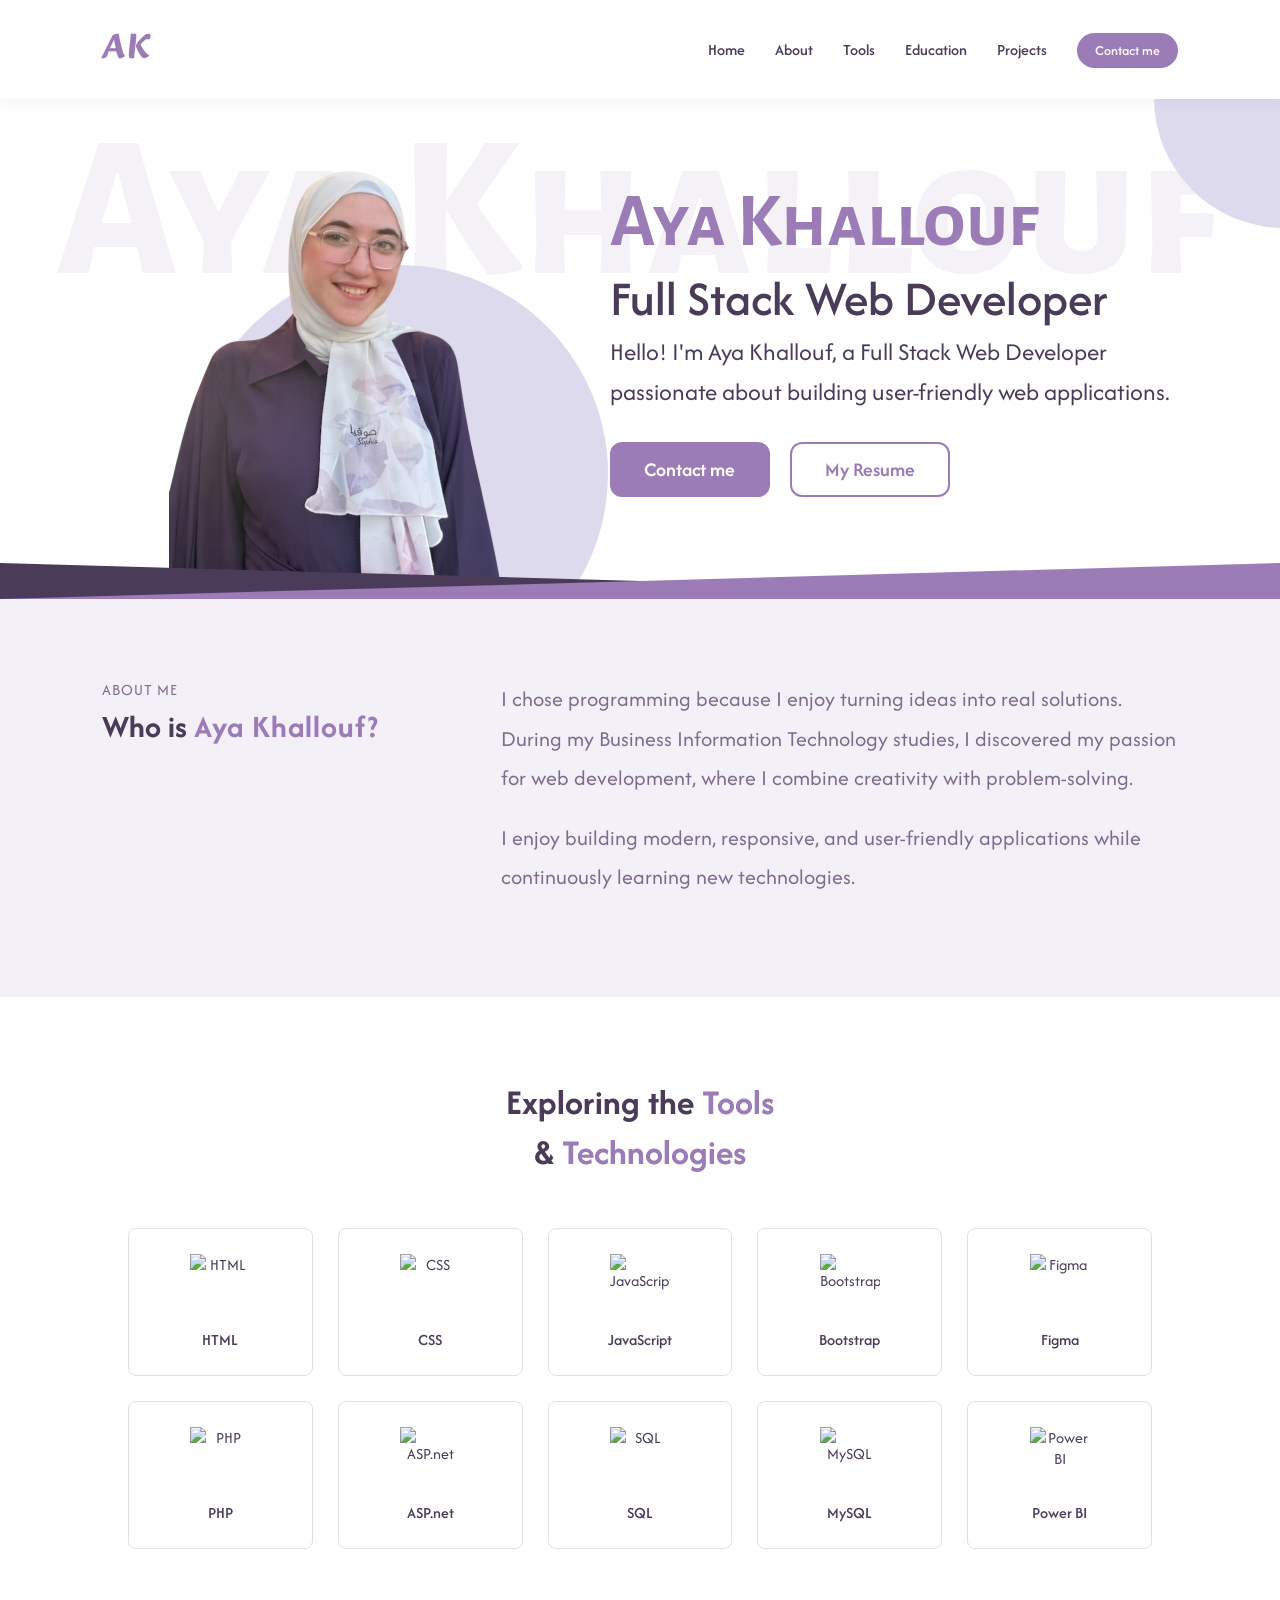
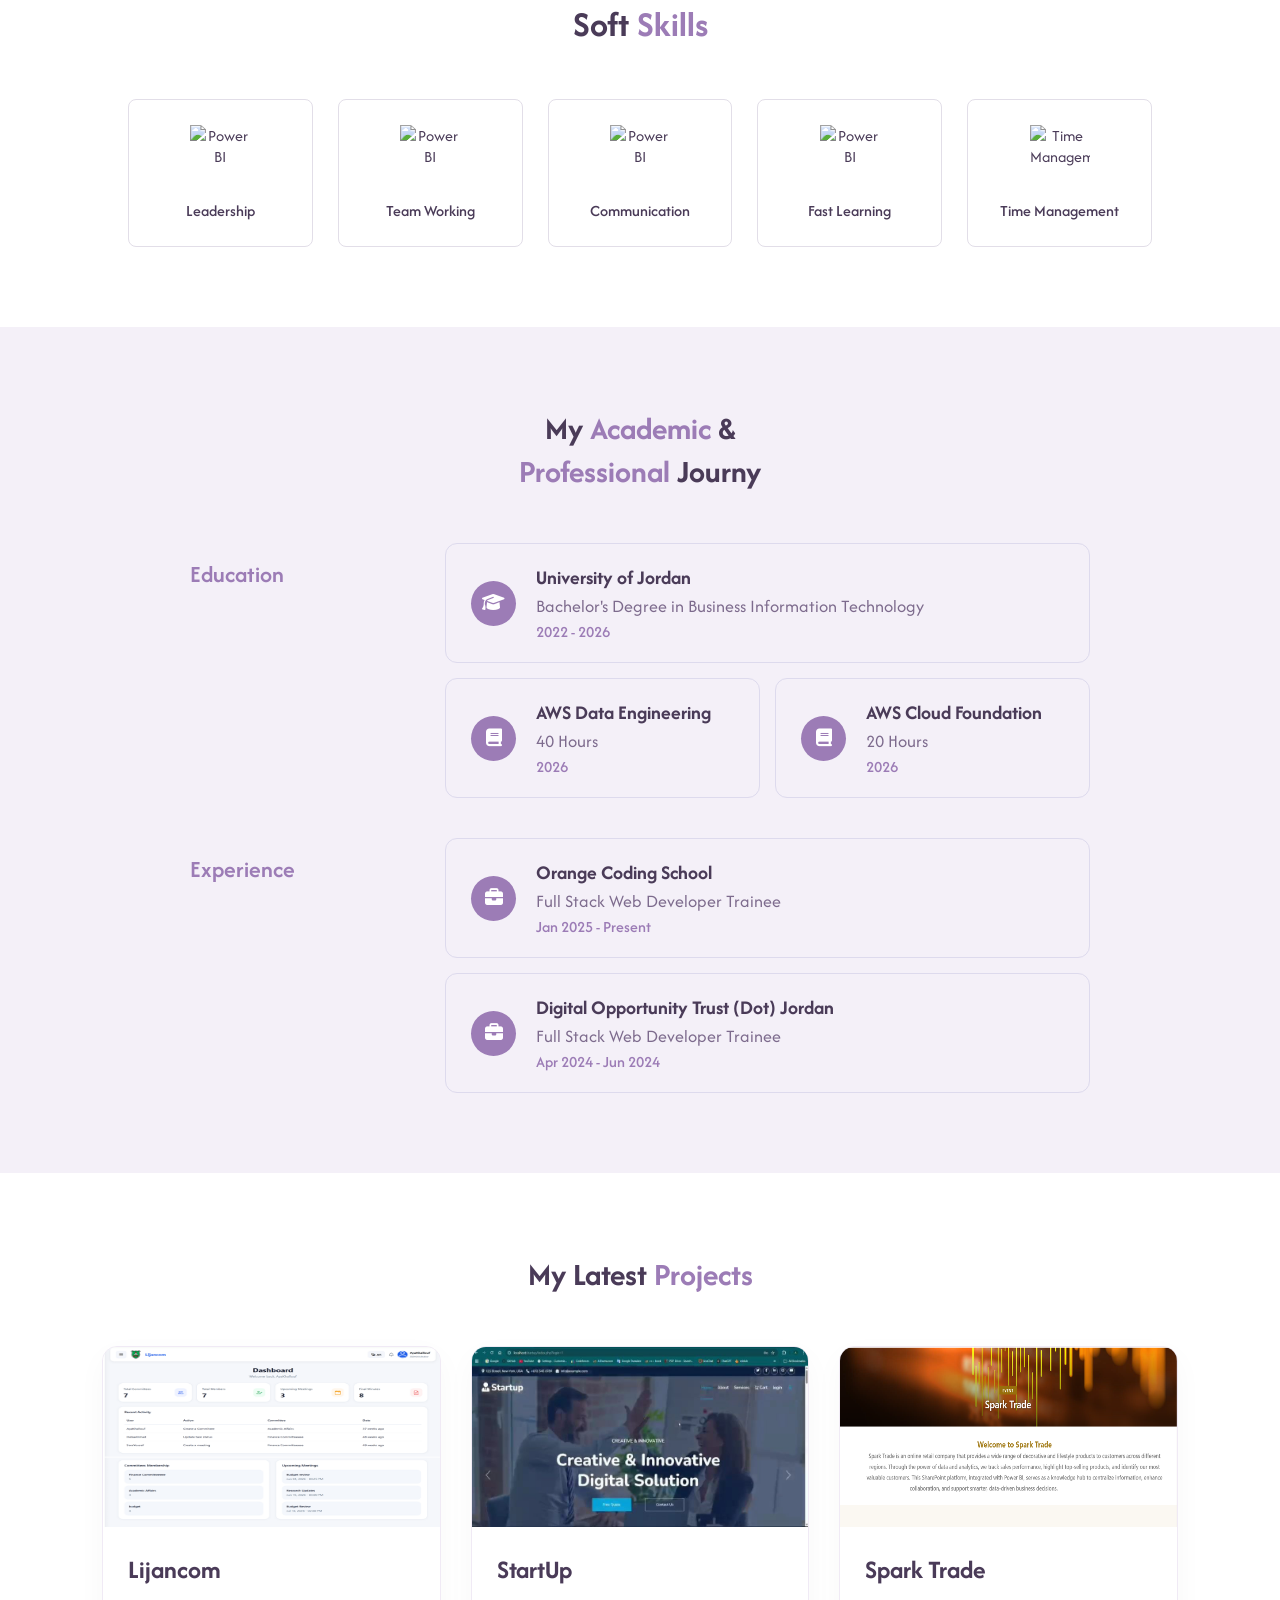
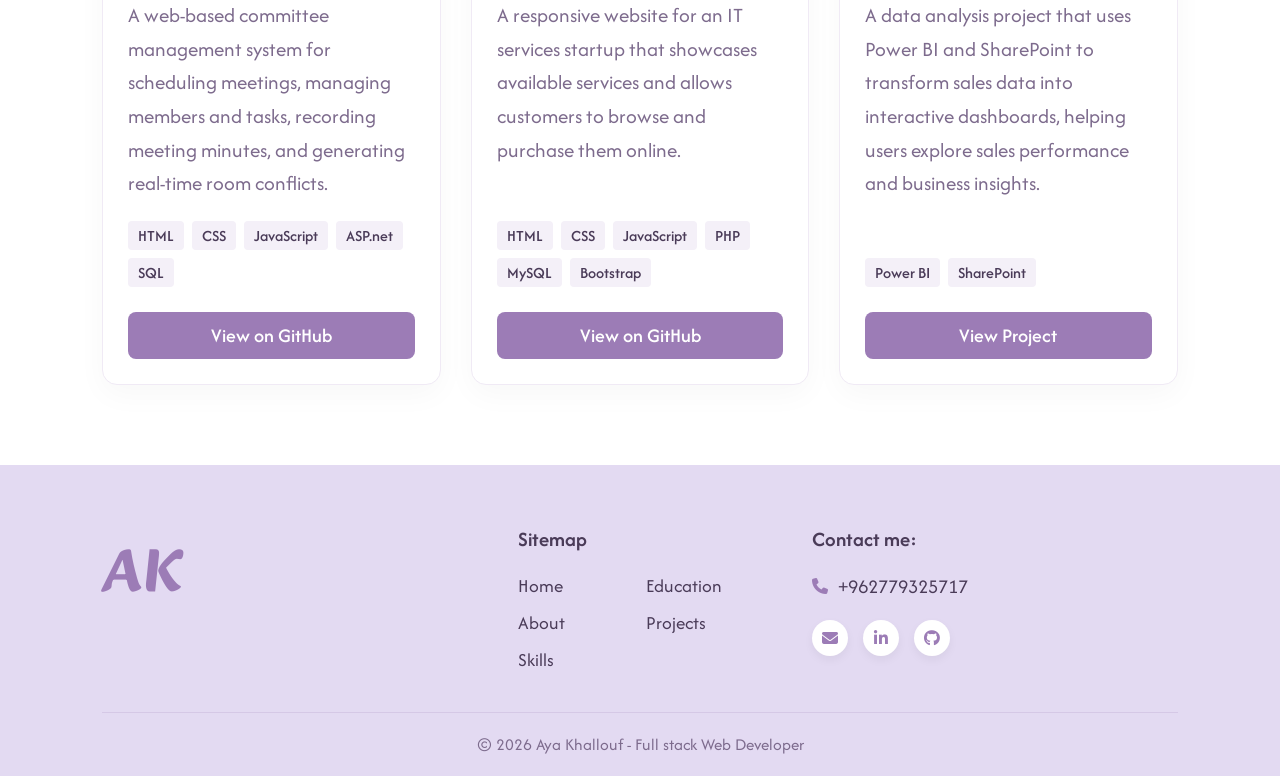
==== commit 726eed09: "updated" ====
--- a/Portfolio.html
+++ b/Portfolio.html
@@ -21,7 +21,7 @@
         <a href="#" class="logo">AK</a>
         <nav>
             <ul>
-                <li><a href="#home" class="active navlink">Home</a></li>
+                <li><a href="#home" class=" navlink">Home</a></li>
                 <li><a href="#about" class="navlink">About</a></li>
                 <li><a href="#skills" class="navlink">Tools</a></li>
                 <li><a href="#journy" class="navlink">Education</a></li>
@@ -34,12 +34,12 @@
     <section class="hero-grid" id="home">
         <div class="hero-bg-text">Aya Khallouf</div>
         <div class="hero-image-side">
-            <div class="blog-bg"></div>
+            <!-- <div class="blog-bg"></div> -->
             <img src="Images/Profile pic.png" alt="Aya Khallouf" class="profile-avatar">
         </div>
 
         <div class="hero-text-side">
-            <h1 class="hero-title alegreya-sans-sc-thin">Aya Khallouf</h1>
+            <h1 class="hero-title">Aya Khallouf</h1>
             <h2 class="hero-subtitle">Full Stack Web Developer</h2>
         
 
@@ -131,6 +131,35 @@
             <div class="skill-card">
                 <img src="https://upload.wikimedia.org/wikipedia/commons/c/cf/New_Power_BI_Logo.svg" alt="Power BI" class="skill-icon">
                 <p class="skill-name">Power BI</p>
+            </div>
+
+        </div>
+        <h2 class="skills-main-title" style="padding-top: 50px;">Soft <span class="highlight-purple">Skills</span></h2>
+        <div class="skills-grid">
+
+            <div class="skill-card">
+                <img src="https://encrypted-tbn0.gstatic.com/images?q=tbn:ANd9GcSvAjDjNgsBFxDLyBRyoD7JzXeE5qk49_ytKyheBnKl4w&s=10" alt="Power BI" class="skill-icon">
+                <p class="skill-name">Leadership</p>
+            </div>
+
+            <div class="skill-card">
+                <img src="https://encrypted-tbn0.gstatic.com/images?q=tbn:ANd9GcS9b2iDefKB7VlpetnHpupQEIfzT0it5EO3TNxA5v-VgA&s=10" alt="Power BI" class="skill-icon">
+                <p class="skill-name">Team Working</p>
+            </div>
+            
+            <div class="skill-card">
+                <img src="https://encrypted-tbn0.gstatic.com/images?q=tbn:ANd9GcSAilsqZRGHNDlayKUmbggJIftOoEcifAiso4Rg_B62Wg&s=10" alt="Power BI" class="skill-icon">
+                <p class="skill-name">Communication</p>
+            </div>
+
+            <div class="skill-card">
+                <img src="https://encrypted-tbn0.gstatic.com/images?q=tbn:ANd9GcTj7sRhhY1PMBb6HJqCMmvMwkXJ30Ad-FVl92wtzgVpug&s=10" alt="Power BI" class="skill-icon">
+                <p class="skill-name">Fast Learning</p>
+            </div>
+
+            <div class="skill-card">
+                <img src="https://encrypted-tbn0.gstatic.com/images?q=tbn:ANd9GcQ0naCau05OrT_Z4QEuThBM-CbkwXhkM5EJCxj0lkyQVA&s=10" alt="Time Management" class="skill-icon">
+                <p class="skill-name">Time Management</p>
             </div>
 
         </div>
@@ -216,7 +245,7 @@
                         <span class="tag">ASP.net</span>
                         <span class="tag">SQL</span>
                     </div>
-                    <a href="#" class="btn-project">View on GitHub</a>
+                    <a href="https://github.com/ayaakh2/Committee-management.git" target="_blank" class="btn-project">View on GitHub</a>
                 </div>
             </div>
 
@@ -235,7 +264,7 @@
                         <span class="tag">MySQL</span>
                         <span class="tag">Bootstrap</span>
                     </div>
-                    <a href="#" class="btn-project">View on GitHub</a>
+                    <a href="https://github.com/ayaakh2/start-up.git" target="_blank" class="btn-project">View on GitHub</a>
                 </div>
             </div>
 
@@ -249,7 +278,7 @@
                         <span class="tag">Power BI</span>
                         <span class="tag">SharePoint</span>
                     </div>
-                    <a href="#" class="btn-project">View on GitHub</a>
+                    <a href="https://drive.google.com/file/d/1RiDJXVg4bfrfCcuoQDvFOylbJSmuk4_a/view?usp=sharing" class="btn-project" target="_blank">View Project</a>
                 </div>
             </div>
         </div>
--- a/Portfolio.css
+++ b/Portfolio.css
@@ -124,7 +124,7 @@
         .hero-grid {
             display: grid;
             grid-template-columns: 1fr 1.3fr; 
-            align-items: flex-end;
+            /* align-items: flex-end; */
             justify-content: center;
             padding: 60px 8% 0px 8%;
             position: relative; 
